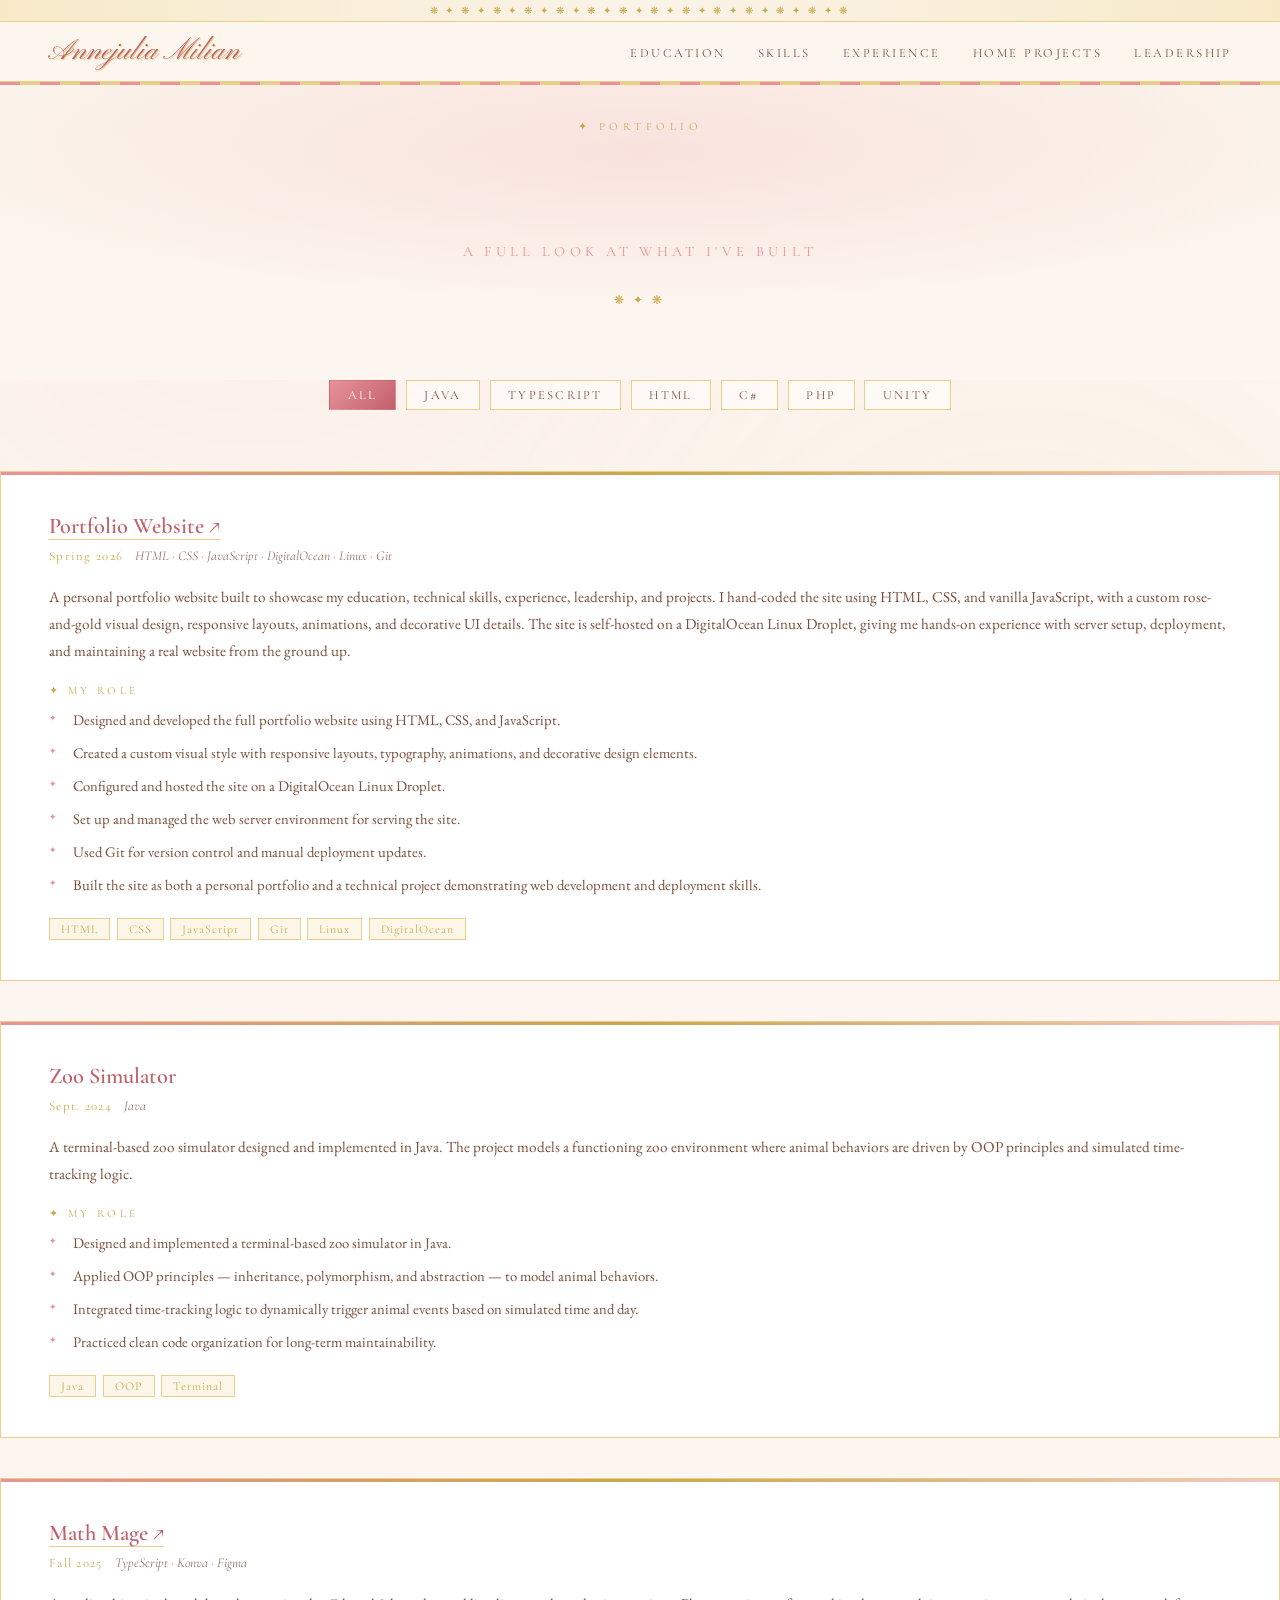
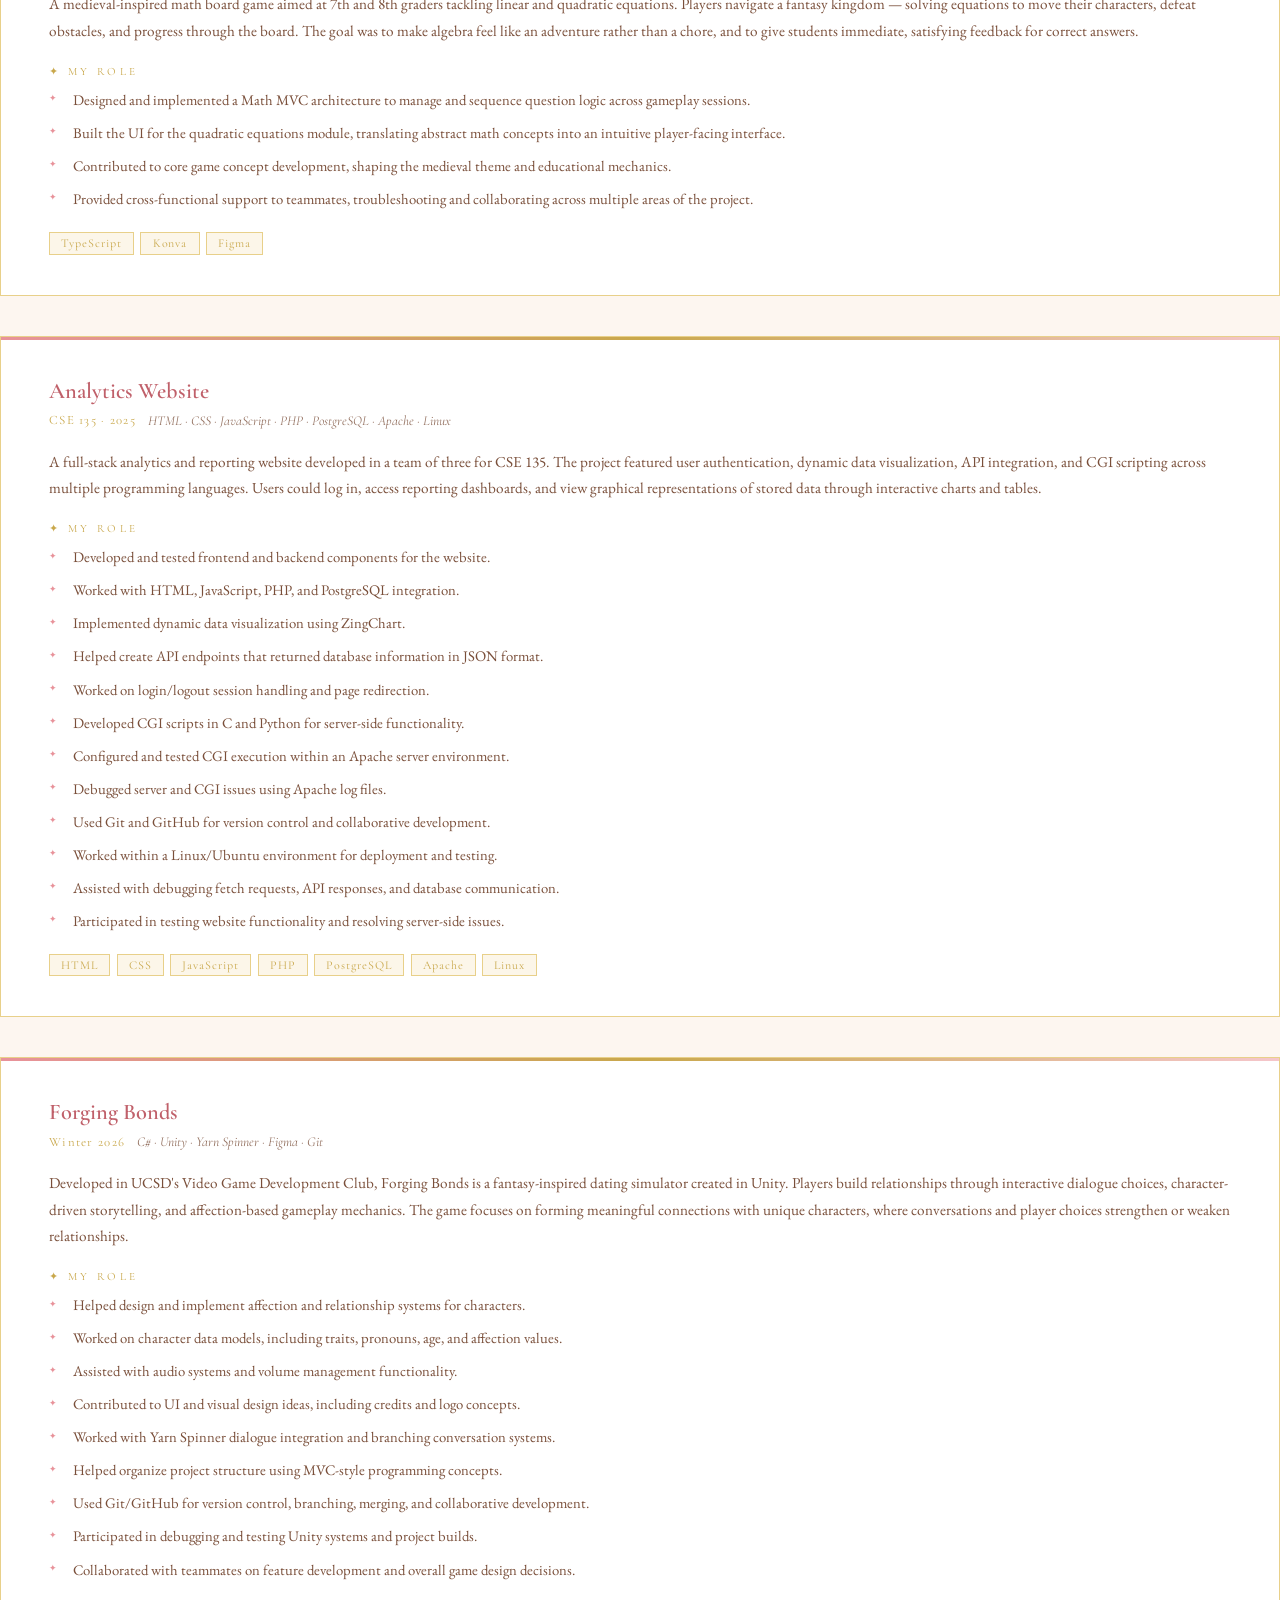
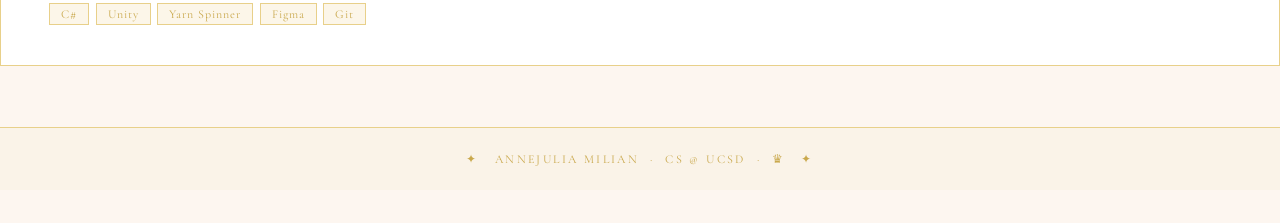
==== projects.html @ 1a1f1f32 "added projects page" ====
<!DOCTYPE html>
<html lang="en">
<head>
  <meta charset="UTF-8"/>
  <meta name="viewport" content="width=device-width, initial-scale=1.0"/>
  <title>Projects — Annejulia Milian</title>
  <meta name="description" content="Full project list for Annejulia Milian, CS student at UC San Diego."/>
  <link href="https://fonts.googleapis.com/css2?family=Cormorant+Garamond:ital,wght@0,300;0,400;0,600;1,300;1,400&family=EB+Garamond:ital,wght@0,400;1,400&family=Pinyon+Script&display=swap" rel="stylesheet"/>
  <link rel="stylesheet" href="./stylesheet.css"/>
  <link rel="icon" type="image/x-icon" href="./favicon.ico"/>
</head>
<body>

  <div class="pearl" aria-hidden="true"></div>
  <div class="pearl" aria-hidden="true"></div>
  <div class="pearl" aria-hidden="true"></div>
  <div class="pearl" aria-hidden="true"></div>
  <div class="pearl" aria-hidden="true"></div>
  <div class="pearl" aria-hidden="true"></div>
  <div class="pearl" aria-hidden="true"></div>
  <div class="pearl" aria-hidden="true"></div>

  <!-- NAVIGATION -->
  <header>
    <nav aria-label="Primary navigation">
      <a href="./index.html" class="nav-logo">Annejulia Milian</a>

      <button class="nav-toggle" aria-controls="nav-menu" aria-expanded="false" aria-label="Open navigation menu">
        <span aria-hidden="true"></span>
        <span aria-hidden="true"></span>
        <span aria-hidden="true"></span>
      </button>

      <ul class="nav-links" id="nav-menu" role="list">
        <li><a href="./index.html#education">Education</a></li>
        <li><a href="./index.html#skills">Skills</a></li>
        <li><a href="./index.html#experience">Experience</a></li>
        <li><a href="./index.html#projects">Home Projects</a></li>
        <li><a href="./index.html#leadership">Leadership</a></li>
      </ul>
    </nav>
  </header>

  <main>

    <!-- PAGE HERO -->
    <section class="page-hero" aria-labelledby="page-title">
      <p class="section-label fade-up" aria-hidden="true">✦ Portfolio</p>
      <h1 class="section-title fade-up delay-1" id="page-title">All Projects</h1>
      <p class="hero-sub fade-up delay-2">A full look at what I've built</p>
      <div class="hero-divider fade-up delay-2" aria-hidden="true">
        <span class="divider-gem">❋ ✦ ❋</span>
      </div>
    </section>

    <!-- FILTER BAR -->
    <div class="filter-bar fade-up" aria-label="Filter projects by technology">
      <button class="filter-btn active" data-filter="all">All</button>
      <button class="filter-btn" data-filter="Java">Java</button>
      <button class="filter-btn" data-filter="TypeScript">TypeScript</button>
      <button class="filter-btn" data-filter="HTML">HTML</button>
      <button class="filter-btn" data-filter="C#">C#</button>
      <button class="filter-btn" data-filter="PHP">PHP</button>
      <button class="filter-btn" data-filter="Unity">Unity</button>
    </div>

    <!-- PROJECTS LIST -->
    <projects-list class="projects-page-main">

      <article class="proj-entry fade-up" data-tags="HTML CSS JavaScript Git Linux">
        <header class="proj-entry-header">
          <h2 class="proj-entry-title">
            <a href="https://annejulia.com" target="_blank" rel="noopener noreferrer">Portfolio Website ↗</a>
          </h2>
          <div class="proj-entry-meta">
            <span class="proj-entry-date"><time datetime="2026">Spring 2026</time></span>
            <span class="proj-entry-tech">HTML · CSS · JavaScript · DigitalOcean · Linux · Git</span>
          </div>
        </header>
        <p class="proj-entry-desc">A personal portfolio website built to showcase my education, technical skills, experience, leadership, and projects. I hand-coded the site using HTML, CSS, and vanilla JavaScript, with a custom rose-and-gold visual design, responsive layouts, animations, and decorative UI details. The site is self-hosted on a DigitalOcean Linux Droplet, giving me hands-on experience with server setup, deployment, and maintaining a real website from the ground up.</p>
        <p class="proj-entry-role-label" aria-hidden="true">✦ My Role</p>
        <ul class="proj-entry-bullets">
          <li>Designed and developed the full portfolio website using HTML, CSS, and JavaScript.</li>
          <li>Created a custom visual style with responsive layouts, typography, animations, and decorative design elements.</li>
          <li>Configured and hosted the site on a DigitalOcean Linux Droplet.</li>
          <li>Set up and managed the web server environment for serving the site.</li>
          <li>Used Git for version control and manual deployment updates.</li>
          <li>Built the site as both a personal portfolio and a technical project demonstrating web development and deployment skills.</li>
        </ul>
        <br>
        <ul class="proj-tags" role="list" aria-label="Technologies used">
          <li class="proj-tag">HTML</li>
          <li class="proj-tag">CSS</li>
          <li class="proj-tag">JavaScript</li>
          <li class="proj-tag">Git</li>
          <li class="proj-tag">Linux</li>
          <li class="proj-tag">DigitalOcean</li>
        </ul>
      </article>

      <article class="proj-entry fade-up" data-tags="Java OOP">
        <header class="proj-entry-header">
          <h2 class="proj-entry-title">Zoo Simulator</h2>
          <div class="proj-entry-meta">
            <span class="proj-entry-date"><time datetime="2024-09">Sept. 2024</time></span>
            <span class="proj-entry-tech">Java</span>
          </div>
        </header>
        <p class="proj-entry-desc">A terminal-based zoo simulator designed and implemented in Java. The project models a functioning zoo environment where animal behaviors are driven by OOP principles and simulated time-tracking logic.</p>
        <p class="proj-entry-role-label" aria-hidden="true">✦ My Role</p>
        <ul class="proj-entry-bullets">
          <li>Designed and implemented a terminal-based zoo simulator in Java.</li>
          <li>Applied OOP principles — inheritance, polymorphism, and abstraction — to model animal behaviors.</li>
          <li>Integrated time-tracking logic to dynamically trigger animal events based on simulated time and day.</li>
          <li>Practiced clean code organization for long-term maintainability.</li>
        </ul>
        <br>
        <ul class="proj-tags" role="list" aria-label="Technologies used">
          <li class="proj-tag">Java</li>
          <li class="proj-tag">OOP</li>
          <li class="proj-tag">Terminal</li>
        </ul>
      </article>

      <article class="proj-entry fade-up" data-tags="TypeScript Konva Figma">
        <header class="proj-entry-header">
          <h2 class="proj-entry-title">
            <a href="https://github.com/monbebe0319/cse-110-project-team-9" target="_blank" rel="noopener noreferrer">Math Mage ↗</a>
          </h2>
          <div class="proj-entry-meta">
            <span class="proj-entry-date"><time datetime="2025">Fall 2025</time></span>
            <span class="proj-entry-tech">TypeScript · Konva · Figma</span>
          </div>
        </header>
        <p class="proj-entry-desc">A medieval-inspired math board game aimed at 7th and 8th graders tackling linear and quadratic equations. Players navigate a fantasy kingdom — solving equations to move their characters, defeat obstacles, and progress through the board. The goal was to make algebra feel like an adventure rather than a chore, and to give students immediate, satisfying feedback for correct answers.</p>
        <p class="proj-entry-role-label" aria-hidden="true">✦ My Role</p>
        <ul class="proj-entry-bullets">
          <li>Designed and implemented a Math MVC architecture to manage and sequence question logic across gameplay sessions.</li>
          <li>Built the UI for the quadratic equations module, translating abstract math concepts into an intuitive player-facing interface.</li>
          <li>Contributed to core game concept development, shaping the medieval theme and educational mechanics.</li>
          <li>Provided cross-functional support to teammates, troubleshooting and collaborating across multiple areas of the project.</li>
        </ul>
        <br>
        <ul class="proj-tags" role="list" aria-label="Technologies used">
          <li class="proj-tag">TypeScript</li>
          <li class="proj-tag">Konva</li>
          <li class="proj-tag">Figma</li>
        </ul>
      </article>

      <article class="proj-entry fade-up" data-tags="HTML CSS JavaScript PHP PostgreSQL Linux">
        <header class="proj-entry-header">
          <h2 class="proj-entry-title">Analytics Website</h2>
          <div class="proj-entry-meta">
            <span class="proj-entry-date">CSE 135 · <time datetime="2025">2025</time></span>
            <span class="proj-entry-tech">HTML · CSS · JavaScript · PHP · PostgreSQL · Apache · Linux</span>
          </div>
        </header>
        <p class="proj-entry-desc">A full-stack analytics and reporting website developed in a team of three for CSE 135. The project featured user authentication, dynamic data visualization, API integration, and CGI scripting across multiple programming languages. Users could log in, access reporting dashboards, and view graphical representations of stored data through interactive charts and tables.</p>
        <p class="proj-entry-role-label" aria-hidden="true">✦ My Role</p>
        <ul class="proj-entry-bullets">
          <li>Developed and tested frontend and backend components for the website.</li>
          <li>Worked with HTML, JavaScript, PHP, and PostgreSQL integration.</li>
          <li>Implemented dynamic data visualization using ZingChart.</li>
          <li>Helped create API endpoints that returned database information in JSON format.</li>
          <li>Worked on login/logout session handling and page redirection.</li>
          <li>Developed CGI scripts in C and Python for server-side functionality.</li>
          <li>Configured and tested CGI execution within an Apache server environment.</li>
          <li>Debugged server and CGI issues using Apache log files.</li>
          <li>Used Git and GitHub for version control and collaborative development.</li>
          <li>Worked within a Linux/Ubuntu environment for deployment and testing.</li>
          <li>Assisted with debugging fetch requests, API responses, and database communication.</li>
          <li>Participated in testing website functionality and resolving server-side issues.</li>
        </ul>
        <br>
        <ul class="proj-tags" role="list" aria-label="Technologies used">
          <li class="proj-tag">HTML</li>
          <li class="proj-tag">CSS</li>
          <li class="proj-tag">JavaScript</li>
          <li class="proj-tag">PHP</li>
          <li class="proj-tag">PostgreSQL</li>
          <li class="proj-tag">Apache</li>
          <li class="proj-tag">Linux</li>
        </ul>
      </article>

      <article class="proj-entry fade-up" data-tags="C# Unity Figma Git">
        <header class="proj-entry-header">
          <h2 class="proj-entry-title">Forging Bonds</h2>
          <div class="proj-entry-meta">
            <span class="proj-entry-date"><time datetime="2026">Winter 2026</time></span>
            <span class="proj-entry-tech">C# · Unity · Yarn Spinner · Figma · Git</span>
          </div>
        </header>
        <p class="proj-entry-desc">Developed in UCSD's Video Game Development Club, Forging Bonds is a fantasy-inspired dating simulator created in Unity. Players build relationships through interactive dialogue choices, character-driven storytelling, and affection-based gameplay mechanics. The game focuses on forming meaningful connections with unique characters, where conversations and player choices strengthen or weaken relationships.</p>
        <p class="proj-entry-role-label" aria-hidden="true">✦ My Role</p>
        <ul class="proj-entry-bullets">
          <li>Helped design and implement affection and relationship systems for characters.</li>
          <li>Worked on character data models, including traits, pronouns, age, and affection values.</li>
          <li>Assisted with audio systems and volume management functionality.</li>
          <li>Contributed to UI and visual design ideas, including credits and logo concepts.</li>
          <li>Worked with Yarn Spinner dialogue integration and branching conversation systems.</li>
          <li>Helped organize project structure using MVC-style programming concepts.</li>
          <li>Used Git/GitHub for version control, branching, merging, and collaborative development.</li>
          <li>Participated in debugging and testing Unity systems and project builds.</li>
          <li>Collaborated with teammates on feature development and overall game design decisions.</li>
        </ul>
        <br>
        <ul class="proj-tags" role="list" aria-label="Technologies used">
          <li class="proj-tag">C#</li>
          <li class="proj-tag">Unity</li>
          <li class="proj-tag">Yarn Spinner</li>
          <li class="proj-tag">Figma</li>
          <li class="proj-tag">Git</li>
        </ul>
      </article>

    </projects-list>

    <!-- No results message (hidden by default) -->
    <p class="filter-empty" id="filter-empty" aria-live="polite" hidden>
      No projects match that filter. <button class="filter-reset-inline" data-filter="all">Show all ✦</button>
    </p>

  </main>

  <footer>
    <p>✦ &nbsp; Annejulia Milian &nbsp;·&nbsp; CS @ UCSD &nbsp;·&nbsp; ♛ &nbsp; ✦</p>
  </footer>

  <script>
    // ── Fade-up on scroll ──
    const observer = new IntersectionObserver((entries) => {
      entries.forEach(entry => {
        if (entry.isIntersecting) {
          entry.target.style.animationPlayState = 'running';
          observer.unobserve(entry.target);
        }
      });
    }, { threshold: 0.1 });

    document.querySelectorAll('.fade-up').forEach(el => observer.observe(el));

    // ── Mobile nav toggle ──
    const toggle = document.querySelector('.nav-toggle');
    const menu = document.getElementById('nav-menu');
    if (toggle && menu) {
      toggle.addEventListener('click', () => {
        const open = toggle.getAttribute('aria-expanded') === 'true';
        toggle.setAttribute('aria-expanded', String(!open));
        menu.classList.toggle('nav-open');
      });
      menu.querySelectorAll('a').forEach(link => {
        link.addEventListener('click', () => {
          toggle.setAttribute('aria-expanded', 'false');
          menu.classList.remove('nav-open');
        });
      });
    }

    // ── Tag filter ──
    const filterBtns = document.querySelectorAll('.filter-btn, .filter-reset-inline');
    const entries = document.querySelectorAll('.proj-entry');
    const emptyMsg = document.getElementById('filter-empty');

    function applyFilter(tag) {
      let visible = 0;
      entries.forEach(entry => {
        const tags = entry.dataset.tags || '';
        const show = tag === 'all' || tags.split(' ').includes(tag);
        entry.style.display = show ? '' : 'none';
        if (show) visible++;
      });
      emptyMsg.hidden = visible > 0;

      // Update active button state
      document.querySelectorAll('.filter-btn').forEach(btn => {
        btn.classList.toggle('active', btn.dataset.filter === tag);
      });
    }

    filterBtns.forEach(btn => {
      btn.addEventListener('click', () => applyFilter(btn.dataset.filter));
    });
  </script>
</body>
</html>
---- stylesheet.css ----
:root {
      --blush: #f5c6cb;
      --rose: #e8929a;
      --deep-rose: #c0606a;
      --cream: #fdf6f0;
      --ivory: #faf3e8;
      --gold: #c9a84c;
      --gold-light: #e8d08a;
      --champagne: #f7e9c8;
      --brown: #7a4f3a;
      --lace: rgba(255,255,255,0.6);
    }

    *, *::before, *::after { box-sizing: border-box; margin: 0; padding: 0; }
    html { scroll-behavior: smooth; }

    body {
      background-color: var(--cream);
      color: var(--brown);
      font-family: 'EB Garamond', serif;
      cursor: url("data:image/svg+xml,%3Csvg xmlns='http://www.w3.org/2000/svg' width='24' height='24'%3E%3Ccircle cx='12' cy='12' r='4' fill='%23e8929a' opacity='0.8'/%3E%3Ccircle cx='12' cy='12' r='7' stroke='%23c9a84c' stroke-width='1' fill='none'/%3E%3C/svg%3E") 12 12, auto;
      overflow-x: hidden;
    }

    body::before {
      content: '';
      position: fixed;
      inset: 0;
      background-image:
        radial-gradient(circle at 20% 20%, rgba(232,146,154,0.08) 0%, transparent 50%),
        radial-gradient(circle at 80% 80%, rgba(201,168,76,0.06) 0%, transparent 50%);
      pointer-events: none;
      z-index: 0;
    }

    body::after {
      content: '❋ ✦ ❋ ✦ ❋ ✦ ❋ ✦ ❋ ✦ ❋ ✦ ❋ ✦ ❋ ✦ ❋ ✦ ❋ ✦ ❋ ✦ ❋ ✦ ❋ ✦ ❋';
      position: fixed;
      top: 0; left: 0; right: 0;
      text-align: center;
      font-size: 0.6rem;
      color: var(--gold);
      letter-spacing: 0.3em;
      padding: 4px 0;
      background: linear-gradient(90deg, var(--champagne), var(--ivory), var(--champagne));
      border-bottom: 1px solid var(--gold-light);
      z-index: 200;
    }

    /* ── PEARLS ── */
    .pearl {
      position: fixed;
      border-radius: 50%;
      background: radial-gradient(circle at 35% 35%, #fff 0%, var(--blush) 40%, #d4a0a6 100%);
      box-shadow: inset -2px -2px 4px rgba(0,0,0,0.1), 0 2px 8px rgba(232,146,154,0.3);
      animation: float-pearl linear infinite;
      pointer-events: none;
      z-index: 1;
      opacity: 0;
    }
    .pearl:nth-child(1)  { width:12px; height:12px; left:5%;  animation-duration:18s; animation-delay:0s;  }
    .pearl:nth-child(2)  { width:8px;  height:8px;  left:15%; animation-duration:22s; animation-delay:3s;  }
    .pearl:nth-child(3)  { width:14px; height:14px; left:28%; animation-duration:16s; animation-delay:6s;  }
    .pearl:nth-child(4)  { width:6px;  height:6px;  left:42%; animation-duration:20s; animation-delay:1s;  }
    .pearl:nth-child(5)  { width:10px; height:10px; left:58%; animation-duration:24s; animation-delay:4s;  }
    .pearl:nth-child(6)  { width:16px; height:16px; left:68%; animation-duration:19s; animation-delay:8s;  }
    .pearl:nth-child(7)  { width:7px;  height:7px;  left:78%; animation-duration:21s; animation-delay:2s;  }
    .pearl:nth-child(8)  { width:11px; height:11px; left:88%; animation-duration:17s; animation-delay:5s;  }

    @keyframes float-pearl {
      0%   { bottom:-20px; opacity:0; transform:translateX(0); }
      10%  { opacity:0.7; }
      90%  { opacity:0.5; }
      100% { bottom:110vh; opacity:0; transform:translateX(25px); }
    }

    /* ── NAV ── */
    nav {
      position: fixed;
      top: 22px; left: 0; right: 0;
      height: 60px;
      display: flex;
      align-items: center;
      justify-content: space-between;
      padding: 0 3rem;
      background: rgba(253,246,240,0.95);
      border-bottom: 1px solid var(--gold-light);
      backdrop-filter: blur(10px);
      z-index: 100;
    }

    nav::after {
      content: '';
      position: absolute;
      bottom: -4px; left: 0; right: 0;
      height: 3px;
      background: repeating-linear-gradient(90deg,
        var(--rose) 0, var(--rose) 20px,
        var(--gold-light) 20px, var(--gold-light) 40px
      );
    }

    .nav-logo {
      font-family: 'Pinyon Script', cursive;
      font-size: 1.9rem;
      color: var(--deep-rose);
      text-decoration: none;
      text-shadow: 1px 1px 0 var(--gold-light);
    }

    .nav-links { display:flex; gap:2rem; list-style:none; }

    .nav-links a {
      font-family: 'Cormorant Garamond', serif;
      font-size: 0.78rem;
      letter-spacing: 0.2em;
      text-transform: uppercase;
      color: var(--brown);
      text-decoration: none;
      position: relative;
      transition: color 0.3s;
    }

    .nav-links a::after {
      content: '';
      position: absolute;
      bottom: -3px; left: 0; right: 0;
      height: 1px;
      background: var(--rose);
      transform: scaleX(0);
      transition: transform 0.3s;
    }

    .nav-links a:hover { color: var(--deep-rose); }
    .nav-links a:hover::after { transform: scaleX(1); }

    /* ── SECTIONS ── */
    section {
      position: relative;
      z-index: 2;
      padding: 110px 5vw 5rem;
    }

    section + section { border-top: 1px solid var(--gold-light); }

    .section-label {
      font-family: 'Cormorant Garamond', serif;
      font-size: 0.7rem;
      letter-spacing: 0.4em;
      text-transform: uppercase;
      color: var(--gold);
      margin-bottom: 0.75rem;
    }

    h2.section-title {
      font-family: 'Pinyon Script', cursive;
      font-size: clamp(2.2rem, 4vw, 3.8rem);
      color: var(--deep-rose);
      line-height: 1.1;
      margin-bottom: 2.5rem;
      text-shadow: 1px 1px 0 rgba(201,168,76,0.25);
    }

    .ornament {
      text-align: center;
      color: var(--gold);
      font-size: 1rem;
      letter-spacing: 0.5em;
      margin: 1.5rem 0;
      opacity: 0.6;
    }

    /* ── HERO ── */
    #hero {
      min-height: 100vh;
      display: flex;
      flex-direction: column;
      justify-content: center;
      align-items: center;
      text-align: center;
      background:
        radial-gradient(ellipse 80% 60% at 50% 40%, rgba(245,198,203,0.4) 0%, transparent 70%),
        linear-gradient(180deg, var(--ivory) 0%, var(--cream) 100%);
    }

    .crown { font-size: 2.8rem; animation: crown-sway 4s ease-in-out infinite; display:block; margin-bottom:0.4rem; }

    @keyframes crown-sway {
      0%,100% { transform: rotate(-3deg) translateY(0); }
      50%      { transform: rotate(3deg) translateY(-6px); }
    }

    .hero-pretitle {
      font-family: 'Cormorant Garamond', serif;
      font-size: 0.75rem;
      letter-spacing: 0.4em;
      text-transform: uppercase;
      color: var(--gold);
      margin-bottom: 0.8rem;
    }

    h1 {
      font-family: 'Pinyon Script', cursive;
      font-size: clamp(4rem, 10vw, 8.5rem);
      color: var(--deep-rose);
      line-height: 1;
      text-shadow: 2px 2px 0 var(--champagne), 4px 4px 0 rgba(201,168,76,0.2);
      animation: fadeUp 1.2s ease both;
    }

    .hero-sub {
      font-family: 'Cormorant Garamond', serif;
      font-size: 0.9rem;
      letter-spacing: 0.3em;
      color: var(--rose);
      text-transform: uppercase;
      margin: 0.4rem 0 1.5rem;
      animation: fadeUp 1.2s ease 0.2s both;
    }

    .hero-divider {
      display: flex; align-items: center; justify-content: center;
      gap: 1rem; margin: 0.5rem auto 1.5rem; max-width: 360px;
    }
    .hero-divider::before, .hero-divider::after {
      content: ''; flex:1; height:1px;
      background: linear-gradient(90deg, transparent, var(--gold), transparent);
    }
    .divider-gem { color: var(--gold); font-size: 0.75rem; letter-spacing: 0.3em; }

    .hero-contact {
      display: flex;
      flex-wrap: wrap;
      justify-content: center;
      gap: 1.2rem;
      margin: 1.25rem 0 2rem;
      animation: fadeUp 1.2s ease 0.4s both;
    }

    .hero-contact a {
      font-family: 'Cormorant Garamond', serif;
      font-size: 0.85rem;
      letter-spacing: 0.08em;
      color: var(--brown);
      text-decoration: none;
      border-bottom: 1px solid var(--gold-light);
      padding-bottom: 1px;
      transition: color 0.2s, border-color 0.2s;
    }
    .hero-contact a:hover { color: var(--deep-rose); border-color: var(--rose); }

    .nav-cta-row {
      display: flex; gap: 1rem; flex-wrap: wrap; justify-content: center;
      animation: fadeUp 1.2s ease 0.5s both;
    }

    .btn {
      display: inline-block;
      padding: 0.75rem 2rem;
      font-family: 'Cormorant Garamond', serif;
      font-size: 0.8rem;
      letter-spacing: 0.2em;
      text-transform: uppercase;
      text-decoration: none;
      transition: transform 0.2s, box-shadow 0.2s;
      position: relative;
    }

    .btn-filled {
      background: linear-gradient(135deg, var(--rose), var(--deep-rose));
      color: white;
      box-shadow: 0 4px 18px rgba(192,96,106,0.3);
    }
    .btn-filled::before { content:''; position:absolute; inset:2px; border:1px solid rgba(255,255,255,0.3); }
    .btn-filled:hover { transform:translateY(-2px); box-shadow:0 8px 24px rgba(192,96,106,0.4); }

    .btn-outline {
      border: 1px solid var(--gold);
      color: var(--brown);
      background: rgba(255,255,255,0.4);
    }
    .btn-outline:hover { background: var(--champagne); transform:translateY(-2px); }

    /* ── EDUCATION ── */
    #education {
      background: linear-gradient(180deg, var(--cream) 0%, var(--champagne) 100%);
    }

    .edu-card {
      max-width: 800px;
      margin: 0 auto;
      background: white;
      border: 1px solid var(--gold-light);
      padding: 2.5rem 3rem;
      position: relative;
    }

    .edu-card::before {
      content: '';
      position: absolute;
      top: 0; left: 0; right: 0;
      height: 4px;
      background: linear-gradient(90deg, var(--rose), var(--gold), var(--rose));
    }

    .corner { position:absolute; color:var(--gold); font-size:1.1rem; }
    .corner.tl { top:-6px; left:-6px; }
    .corner.tr { top:-6px; right:-6px; }
    .corner.bl { bottom:-6px; left:-6px; }
    .corner.br { bottom:-6px; right:-6px; }

    .edu-school {
      font-family: 'Cormorant Garamond', serif;
      font-size: 1.5rem;
      font-weight: 600;
      color: var(--deep-rose);
      margin-bottom: 0.25rem;
    }

    .edu-degree {
      font-family: 'Cormorant Garamond', serif;
      font-style: italic;
      font-size: 1.1rem;
      color: var(--brown);
      margin-bottom: 0.5rem;
    }

    .edu-meta {
      display: flex;
      gap: 2rem;
      margin: 0.75rem 0 1.25rem;
      flex-wrap: wrap;
    }

    .meta-pill {
      display: flex;
      align-items: center;
      gap: 0.4rem;
      font-family: 'Cormorant Garamond', serif;
      font-size: 0.8rem;
      letter-spacing: 0.1em;
      color: var(--gold);
      border: 1px solid var(--gold-light);
      padding: 0.25rem 0.9rem;
      background: rgba(247,233,200,0.4);
    }

    .courses-label {
      font-family: 'Cormorant Garamond', serif;
      font-size: 0.7rem;
      letter-spacing: 0.3em;
      text-transform: uppercase;
      color: var(--gold);
      margin-bottom: 0.75rem;
    }

    .course-tags {
      display: flex;
      flex-wrap: wrap;
      gap: 0.5rem;
    }

    .course-tag {
      padding: 0.3rem 0.85rem;
      border: 1px solid var(--blush);
      background: rgba(245,198,203,0.15);
      font-family: 'Cormorant Garamond', serif;
      font-size: 0.8rem;
      color: var(--deep-rose);
      letter-spacing: 0.05em;
    }

    /* ── SKILLS ── */
    #skills {
      background: var(--ivory);
    }

    .skills-grid {
      display: grid;
      grid-template-columns: 1fr 1fr;
      gap: 2rem;
      max-width: 800px;
      margin: 0 auto;
    }

    .skill-card {
      background: white;
      border: 1px solid var(--gold-light);
      padding: 2rem;
      position: relative;
      transition: transform 0.3s;
    }

    .skill-card:hover { transform: translateY(-4px); }

    .skill-card::before {
      content: '';
      position: absolute;
      top: 0; left: 0; right: 0;
      height: 3px;
      background: linear-gradient(90deg, var(--rose), var(--gold));
    }

    .skill-card-title {
      font-family: 'Cormorant Garamond', serif;
      font-size: 0.7rem;
      letter-spacing: 0.3em;
      text-transform: uppercase;
      color: var(--gold);
      margin-bottom: 1rem;
    }

    .skill-list {
      display: flex;
      flex-wrap: wrap;
      gap: 0.5rem;
    }

    .skill-badge {
      padding: 0.3rem 0.85rem;
      font-family: 'Cormorant Garamond', serif;
      font-size: 0.85rem;
      color: var(--brown);
      border: 1px solid var(--rose);
      background: rgba(245,198,203,0.12);
      transition: background 0.2s, color 0.2s;
    }

    .skill-badge:hover {
      background: var(--rose);
      color: white;
    }

    /* ── EXPERIENCE ── */
    #experience {
      background: linear-gradient(180deg, var(--champagne) 0%, var(--cream) 100%);
    }

    .exp-list {
      max-width: 800px;
      margin: 0 auto;
      display: flex;
      flex-direction: column;
      gap: 1.75rem;
    }

    .exp-card {
      background: white;
      border: 1px solid var(--gold-light);
      padding: 2rem 2.5rem;
      position: relative;
      transition: box-shadow 0.3s;
    }

    .exp-card:hover {
      box-shadow: 0 8px 32px rgba(232,146,154,0.15);
    }

    .exp-card::before {
      content: '';
      position: absolute;
      left: 0; top: 0; bottom: 0;
      width: 4px;
      background: linear-gradient(180deg, var(--rose), var(--gold));
    }

    .exp-header {
      display: flex;
      justify-content: space-between;
      align-items: flex-start;
      flex-wrap: wrap;
      gap: 0.5rem;
      margin-bottom: 0.4rem;
    }

    .exp-role {
      font-family: 'Cormorant Garamond', serif;
      font-size: 1.15rem;
      font-weight: 600;
      color: var(--deep-rose);
    }

    .exp-date {
      font-family: 'Cormorant Garamond', serif;
      font-size: 0.8rem;
      letter-spacing: 0.1em;
      color: var(--gold);
      white-space: nowrap;
    }

    .exp-company {
      font-family: 'Cormorant Garamond', serif;
      font-style: italic;
      font-size: 0.95rem;
      color: var(--brown);
      margin-bottom: 1rem;
      opacity: 0.8;
    }

    .exp-bullets {
      list-style: none;
      display: flex;
      flex-direction: column;
      gap: 0.5rem;
    }

    .exp-bullets li {
      font-size: 0.95rem;
      line-height: 1.7;
      padding-left: 1.5rem;
      position: relative;
      color: var(--brown);
    }

    .exp-bullets li::before {
      content: '✦';
      position: absolute;
      left: 0;
      color: var(--rose);
      font-size: 0.6rem;
      top: 0.45em;
    }

    /* ── PROJECTS ── */
    #projects {
      background: var(--ivory);
    }

    .proj-grid {
      display: grid;
      grid-template-columns: 1fr 1fr;
      gap: 2rem;
      max-width: 860px;
      margin: 0 auto;
    }

    .proj-card {
      background: white;
      border: 1px solid var(--gold-light);
      padding: 2rem;
      position: relative;
      transition: transform 0.3s, box-shadow 0.3s;
    }

    .proj-card:hover {
      transform: translateY(-5px);
      box-shadow: 0 12px 36px rgba(192,96,106,0.15);
    }

    .proj-card::before {
      content: '';
      position: absolute;
      top: 0; left: 0; right: 0;
      height: 3px;
      background: linear-gradient(90deg, var(--rose), var(--gold), var(--blush));
    }

    .proj-icon { font-size: 2rem; margin-bottom: 0.75rem; display: block; }

    .proj-title {
      font-family: 'Cormorant Garamond', serif;
      font-size: 1.2rem;
      font-weight: 600;
      color: var(--deep-rose);
      margin-bottom: 0.25rem;
    }

    .proj-date {
      font-family: 'Cormorant Garamond', serif;
      font-size: 0.75rem;
      letter-spacing: 0.1em;
      color: var(--gold);
      margin-bottom: 0.85rem;
    }

    .proj-bullets {
      list-style: none;
      display: flex;
      flex-direction: column;
      gap: 0.45rem;
      margin-bottom: 1.25rem;
    }

    .proj-bullets li {
      font-size: 0.88rem;
      line-height: 1.65;
      padding-left: 1.2rem;
      position: relative;
      color: var(--brown);
    }

    .proj-bullets li::before {
      content: '✦';
      position: absolute;
      left: 0;
      color: var(--rose);
      font-size: 0.55rem;
      top: 0.45em;
    }

    .proj-tags {
      display: flex;
      flex-wrap: wrap;
      gap: 0.4rem;
    }

    .proj-tag {
      padding: 0.2rem 0.7rem;
      border: 1px solid var(--gold-light);
      background: rgba(247,233,200,0.4);
      font-family: 'Cormorant Garamond', serif;
      font-size: 0.75rem;
      letter-spacing: 0.08em;
      color: var(--gold);
    }

    /* ── LEADERSHIP ── */
    #leadership {
      background: linear-gradient(180deg, var(--cream) 0%, var(--blush) 60%, var(--cream) 100%);
    }

    .lead-grid {
      display: grid;
      grid-template-columns: 1fr 1fr;
      gap: 2rem;
      max-width: 800px;
      margin: 0 auto;
    }

    .lead-card {
      background: white;
      border: 1px solid var(--gold-light);
      padding: 2rem;
      text-align: center;
      position: relative;
      transition: transform 0.3s;
    }

    .lead-card:hover { transform: translateY(-4px); }

    .lead-card::before {
      content: '';
      position: absolute;
      top: 0; left: 0; right: 0;
      height: 3px;
      background: linear-gradient(90deg, var(--rose), var(--gold), var(--rose));
    }

    .lead-icon { font-size: 2.2rem; margin-bottom: 0.75rem; display: block; }

    .lead-org {
      font-family: 'Cormorant Garamond', serif;
      font-size: 1.05rem;
      font-weight: 600;
      color: var(--deep-rose);
      margin-bottom: 0.2rem;
    }

    .lead-school {
      font-family: 'Cormorant Garamond', serif;
      font-style: italic;
      font-size: 0.85rem;
      color: var(--brown);
      opacity: 0.75;
      margin-bottom: 0.5rem;
    }

    .lead-role {
      font-family: 'Cormorant Garamond', serif;
      font-size: 0.75rem;
      letter-spacing: 0.2em;
      text-transform: uppercase;
      color: var(--gold);
    }

    /* ── FOOTER ── */
    footer {
      position: relative;
      z-index: 2;
      background: var(--ivory);
      border-top: 1px solid var(--gold-light);
      text-align: center;
      padding: 1.5rem;
    }

    footer p {
      font-family: 'Cormorant Garamond', serif;
      font-size: 0.75rem;
      letter-spacing: 0.2em;
      color: var(--gold);
      text-transform: uppercase;
    }

    /* ── ANIMATIONS ── */
    @keyframes fadeUp {
      from { opacity:0; transform:translateY(24px); }
      to   { opacity:1; transform:translateY(0); }
    }

    .fade-up { opacity:0; animation: fadeUp 0.8s ease forwards; animation-play-state: paused; }
    .delay-1 { animation-delay: 0.15s; }
    .delay-2 { animation-delay: 0.3s; }
    .delay-3 { animation-delay: 0.45s; }
    /* ── VISUALLY HIDDEN (accessible labels) ── */
    .visually-hidden {
      position: absolute;
      width: 1px; height: 1px;
      padding: 0; margin: -1px;
      overflow: hidden;
      clip: rect(0,0,0,0);
      white-space: nowrap;
      border: 0;
    }

    /* ── edu-meta / course-tags as lists ── */
    .edu-meta {
      list-style: none;
      display: flex;
      gap: 2rem;
      margin: 0.75rem 0 1.25rem;
      flex-wrap: wrap;
      padding: 0;
    }

    .course-tags {
      list-style: none;
      display: flex;
      flex-wrap: wrap;
      gap: 0.5rem;
      padding: 0;
    }

    .proj-tags {
      list-style: none;
      display: flex;
      flex-wrap: wrap;
      gap: 0.4rem;
      padding: 0;
    }

    .skill-list {
      list-style: none;
      display: flex;
      flex-wrap: wrap;
      gap: 0.5rem;
      padding: 0;
    }

    /* ── NAV HIGHLIGHT LINK ── */
    .nav-link-highlight {
      color: var(--deep-rose) !important;
      font-weight: 600;
    }

    /* ── PROJECTS CTA ROW ── */
    .proj-more-cta {
      text-align: center;
      margin-top: 2.5rem;
    }

    /* ── MOBILE NAV TOGGLE ── */
    .nav-toggle {
      display: none;
      flex-direction: column;
      justify-content: center;
      gap: 5px;
      background: none;
      border: none;
      cursor: pointer;
      padding: 4px;
    }

    .nav-toggle span {
      display: block;
      width: 22px;
      height: 1.5px;
      background: var(--deep-rose);
      transition: transform 0.3s, opacity 0.3s;
    }

    /* ── PROJECTS.HTML PAGE STYLES ── */

    /* Page-level hero banner for projects.html */
    .page-hero {
      min-height: 38vh;
      display: flex;
      flex-direction: column;
      justify-content: center;
      align-items: center;
      text-align: center;
      padding: 120px 5vw 3rem;
      background:
        radial-gradient(ellipse 80% 60% at 50% 40%, rgba(245,198,203,0.4) 0%, transparent 70%),
        linear-gradient(180deg, var(--ivory) 0%, var(--cream) 100%);
      position: relative;
      z-index: 2;
    }

    .page-hero h1 {
      font-size: clamp(3rem, 7vw, 6rem);
      animation: none; /* handled by fade-up if needed */
    }

    .page-hero .hero-sub {
      margin-top: 0.5rem;
    }

    /* Back navigation link */
    .back-link {
      display: inline-flex;
      align-items: center;
      gap: 0.4rem;
      font-family: 'Cormorant Garamond', serif;
      font-size: 0.8rem;
      letter-spacing: 0.2em;
      text-transform: uppercase;
      color: var(--brown);
      text-decoration: none;
      border-bottom: 1px solid var(--gold-light);
      padding-bottom: 1px;
      transition: color 0.2s, border-color 0.2s;
      margin-top: 1.5rem;
    }

    .back-link:hover { color: var(--deep-rose); border-color: var(--rose); }

    /* Projects page main content area */
    .projects-page-main {
      position: relative;
      z-index: 2;
      padding: 3rem 5vw 6rem;
      max-width: 900px;
      margin: 0 auto;
    }

    /* Individual project entry on projects.html */
    .proj-entry {
      background: white;
      border: 1px solid var(--gold-light);
      padding: 2.5rem 3rem;
      margin-bottom: 2.5rem;
      position: relative;
      transition: box-shadow 0.3s;
    }

    .proj-entry:hover {
      box-shadow: 0 8px 32px rgba(232,146,154,0.15);
    }

    .proj-entry::before {
      content: '';
      position: absolute;
      top: 0; left: 0; right: 0;
      height: 3px;
      background: linear-gradient(90deg, var(--rose), var(--gold), var(--blush));
    }

    .proj-entry-header {
      margin-bottom: 1.25rem;
    }

    .proj-entry-title {
      font-family: 'Cormorant Garamond', serif;
      font-size: 1.4rem;
      font-weight: 600;
      color: var(--deep-rose);
      margin-bottom: 0.3rem;
    }

    .proj-entry-title a {
      color: inherit;
      text-decoration: none;
      border-bottom: 1px solid var(--gold-light);
      transition: border-color 0.2s, color 0.2s;
    }

    .proj-entry-title a:hover {
      color: var(--rose);
      border-color: var(--rose);
    }

    .proj-entry-meta {
      display: flex;
      flex-wrap: wrap;
      gap: 0.75rem;
      align-items: center;
      margin-top: 0.5rem;
    }

    .proj-entry-date {
      font-family: 'Cormorant Garamond', serif;
      font-size: 0.8rem;
      letter-spacing: 0.1em;
      color: var(--gold);
    }

    .proj-entry-tech {
      font-family: 'Cormorant Garamond', serif;
      font-style: italic;
      font-size: 0.85rem;
      color: var(--brown);
      opacity: 0.8;
    }

    .proj-entry-desc {
      font-size: 0.95rem;
      line-height: 1.75;
      color: var(--brown);
      margin-bottom: 1.25rem;
    }

    .proj-entry-role-label {
      font-family: 'Cormorant Garamond', serif;
      font-size: 0.7rem;
      letter-spacing: 0.3em;
      text-transform: uppercase;
      color: var(--gold);
      margin-bottom: 0.6rem;
    }

    .proj-entry-bullets {
      list-style: none;
      padding: 0;
      display: flex;
      flex-direction: column;
      gap: 0.5rem;
    }

    .proj-entry-bullets li {
      font-size: 0.92rem;
      line-height: 1.7;
      padding-left: 1.5rem;
      position: relative;
      color: var(--brown);
    }

    .proj-entry-bullets li::before {
      content: '✦';
      position: absolute;
      left: 0;
      color: var(--rose);
      font-size: 0.55rem;
      top: 0.48em;
    }

    .proj-entry hr {
      display: none; /* replaced by card spacing */
    }

    /* Nav for projects.html (same as main nav but with back link) */
    .projects-nav-back {
      font-family: 'Cormorant Garamond', serif;
      font-size: 0.78rem;
      letter-spacing: 0.2em;
      text-transform: uppercase;
      color: var(--brown);
      text-decoration: none;
      transition: color 0.3s;
    }
    .projects-nav-back:hover { color: var(--deep-rose); }

    /* ── RESPONSIVE ── */
    @media (max-width: 700px) {
      .nav-toggle { display: flex; }

      .nav-links {
        display: none;
        flex-direction: column;
        position: absolute;
        top: 100%;
        left: 0; right: 0;
        background: rgba(253,246,240,0.98);
        border-bottom: 1px solid var(--gold-light);
        padding: 1.25rem 2rem 1.5rem;
        gap: 1rem;
        z-index: 99;
      }

      .nav-links.nav-open { display: flex; }

      .skills-grid,
      .proj-grid,
      .lead-grid {
        grid-template-columns: 1fr;
      }

      section { padding: 90px 1.25rem 3rem; }

      .edu-card { padding: 1.75rem 1.5rem; }

      .exp-card { padding: 1.5rem 1.5rem; }

      .proj-entry { padding: 1.75rem 1.5rem; }

      .exp-header { flex-direction: column; gap: 0.2rem; }

      .projects-page-main { padding: 2rem 1.25rem 4rem; }
    }

    /* ── REDUCED MOTION ── */
    @media (prefers-reduced-motion: reduce) {
      *, *::before, *::after {
        animation-duration: 0.01ms !important;
        animation-iteration-count: 1 !important;
        transition-duration: 0.01ms !important;
      }

      .fade-up {
        opacity: 1 !important;
        animation: none !important;
      }

      .pearl { display: none; }
    }

    /* ── PRINT ── */
    @media print {
      nav, header, footer, .pearl, body::before, body::after,
      .nav-cta-row, .proj-more-cta, .ornament { display: none !important; }

      body { background: white; color: black; font-size: 11pt; }

      section { padding: 1rem 0; border-top: 1px solid #ccc; }

      a { color: black; text-decoration: underline; }

      .edu-card, .exp-card, .proj-card, .lead-card, .skill-card, .proj-entry {
        border: 1px solid #ccc;
        box-shadow: none;
        page-break-inside: avoid;
      }
    }

    /* ── FILTER BAR (projects.html) ── */
    .filter-bar {
      display: flex;
      flex-wrap: wrap;
      gap: 0.6rem;
      justify-content: center;
      padding: 0 5vw 2.5rem;
      position: relative;
      z-index: 2;
    }

    .filter-btn {
      font-family: 'Cormorant Garamond', serif;
      font-size: 0.78rem;
      letter-spacing: 0.18em;
      text-transform: uppercase;
      color: var(--brown);
      background: rgba(255,255,255,0.5);
      border: 1px solid var(--gold-light);
      padding: 0.4rem 1.1rem;
      cursor: pointer;
      transition: background 0.2s, color 0.2s, border-color 0.2s;
    }

    .filter-btn:hover {
      background: var(--champagne);
      border-color: var(--gold);
      color: var(--deep-rose);
    }

    .filter-btn.active {
      background: linear-gradient(135deg, var(--rose), var(--deep-rose));
      color: white;
      border-color: transparent;
    }

    /* ── FILTER EMPTY MESSAGE ── */
    .filter-empty {
      text-align: center;
      font-family: 'Cormorant Garamond', serif;
      font-style: italic;
      font-size: 1rem;
      color: var(--brown);
      opacity: 0.7;
      padding: 2rem 5vw 4rem;
      position: relative;
      z-index: 2;
    }

    .filter-reset-inline {
      background: none;
      border: none;
      border-bottom: 1px solid var(--gold-light);
      font-family: 'Cormorant Garamond', serif;
      font-style: italic;
      font-size: 1rem;
      color: var(--deep-rose);
      cursor: pointer;
      padding: 0;
      transition: border-color 0.2s;
    }

    .filter-reset-inline:hover { border-color: var(--rose); }
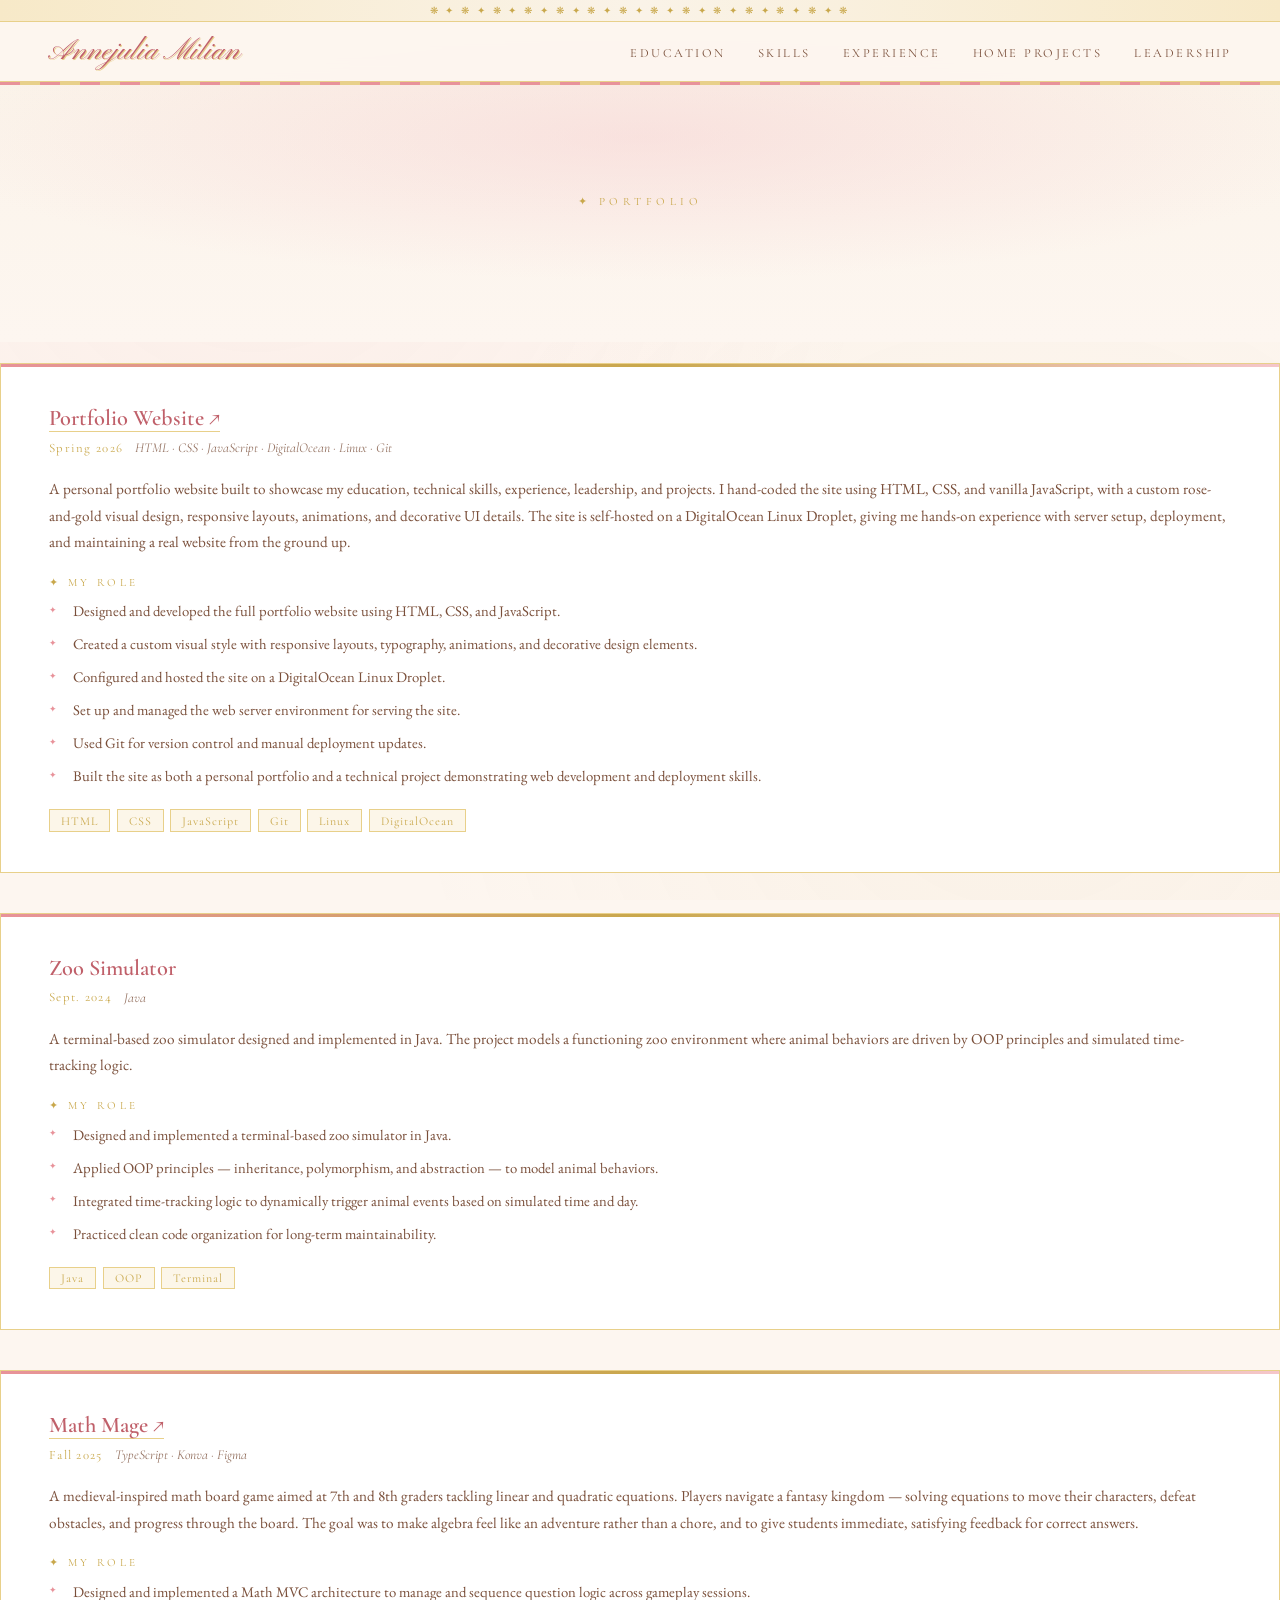
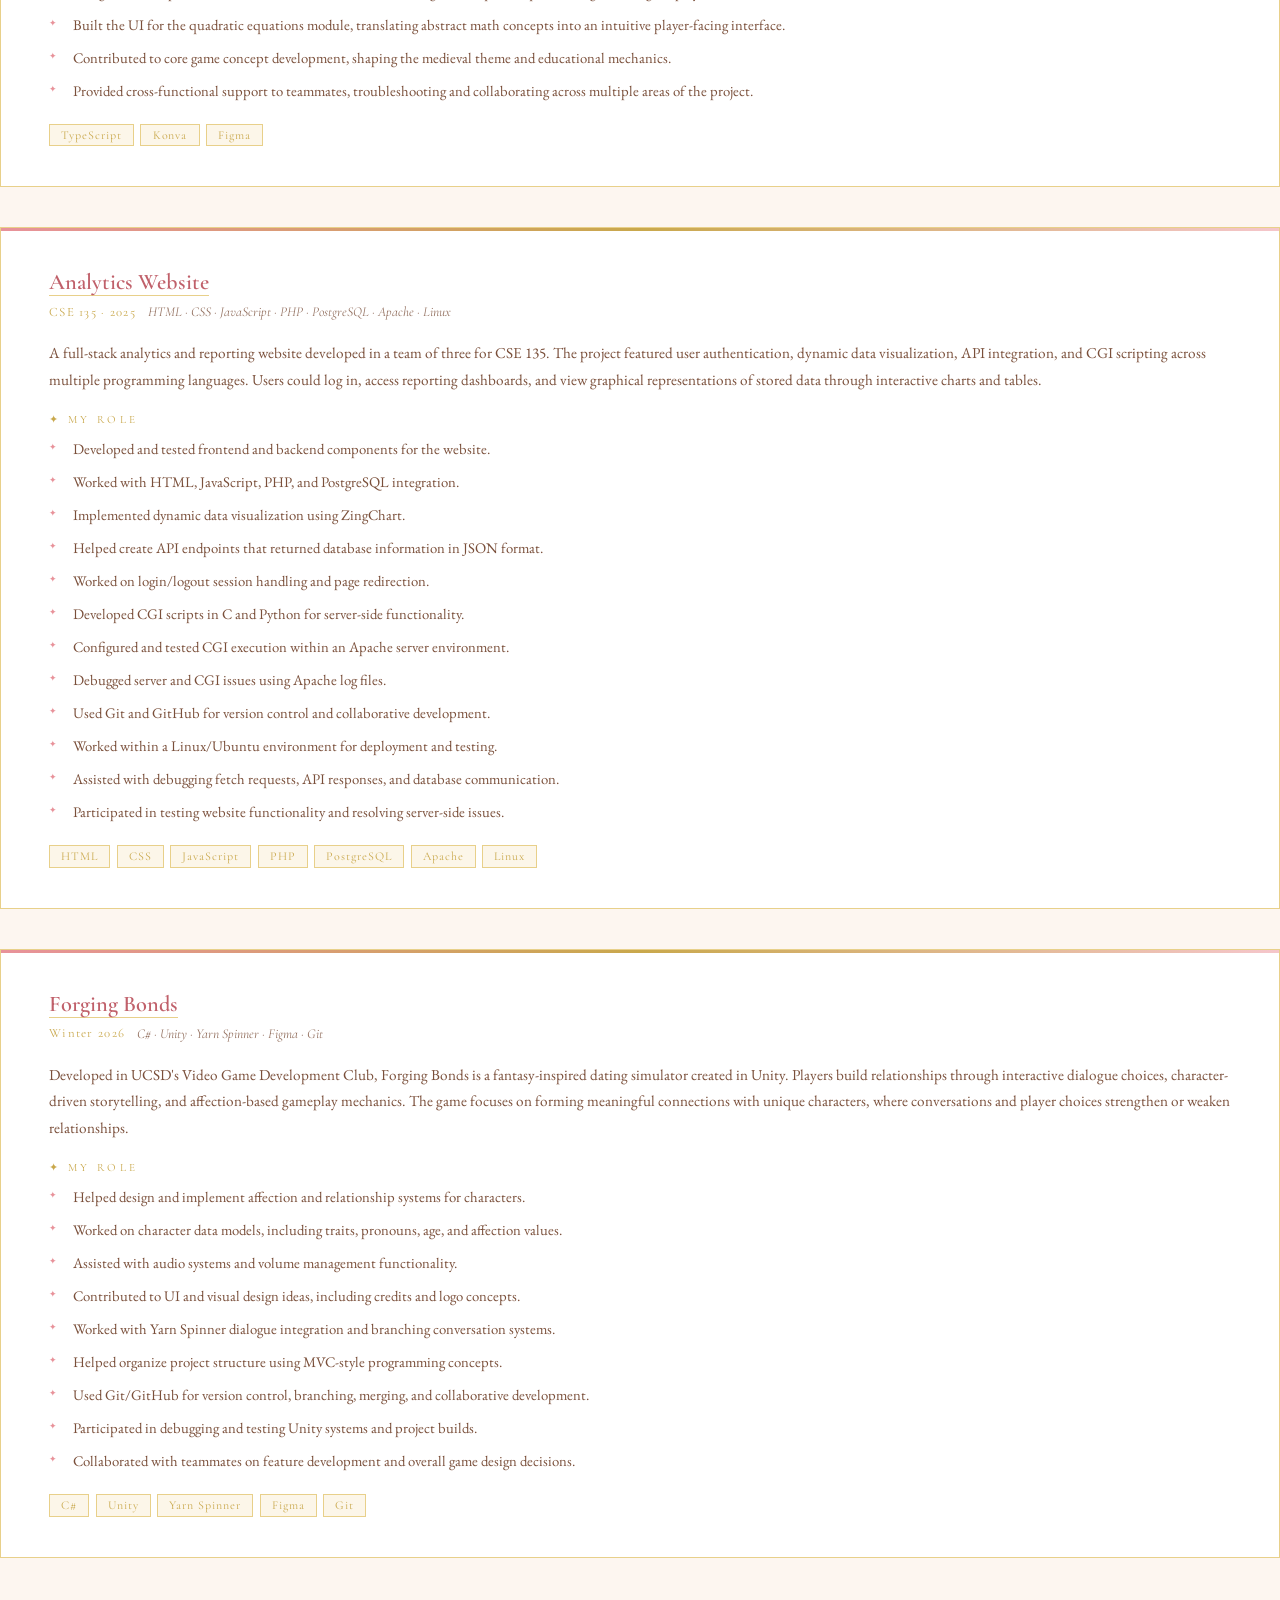
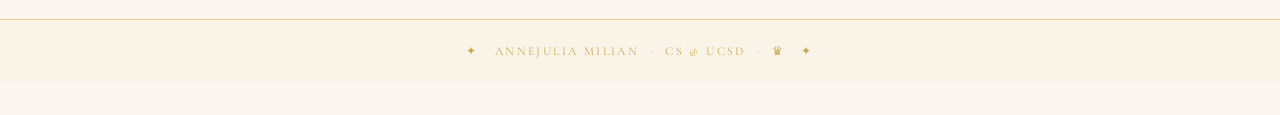
==== commit 122dce77: "added link to proj4" ====
--- a/projects.html
+++ b/projects.html
@@ -10,17 +10,6 @@
   <link rel="icon" type="image/x-icon" href="./favicon.ico"/>
 </head>
 <body>
-
-  <div class="pearl" aria-hidden="true"></div>
-  <div class="pearl" aria-hidden="true"></div>
-  <div class="pearl" aria-hidden="true"></div>
-  <div class="pearl" aria-hidden="true"></div>
-  <div class="pearl" aria-hidden="true"></div>
-  <div class="pearl" aria-hidden="true"></div>
-  <div class="pearl" aria-hidden="true"></div>
-  <div class="pearl" aria-hidden="true"></div>
-
-  <!-- NAVIGATION -->
   <header>
     <nav aria-label="Primary navigation">
       <a href="./index.html" class="nav-logo">Annejulia Milian</a>
@@ -46,25 +35,8 @@
     <!-- PAGE HERO -->
     <section class="page-hero" aria-labelledby="page-title">
       <p class="section-label fade-up" aria-hidden="true">✦ Portfolio</p>
-      <h1 class="section-title fade-up delay-1" id="page-title">All Projects</h1>
-      <p class="hero-sub fade-up delay-2">A full look at what I've built</p>
-      <div class="hero-divider fade-up delay-2" aria-hidden="true">
-        <span class="divider-gem">❋ ✦ ❋</span>
       </div>
     </section>
-
-    <!-- FILTER BAR -->
-    <div class="filter-bar fade-up" aria-label="Filter projects by technology">
-      <button class="filter-btn active" data-filter="all">All</button>
-      <button class="filter-btn" data-filter="Java">Java</button>
-      <button class="filter-btn" data-filter="TypeScript">TypeScript</button>
-      <button class="filter-btn" data-filter="HTML">HTML</button>
-      <button class="filter-btn" data-filter="C#">C#</button>
-      <button class="filter-btn" data-filter="PHP">PHP</button>
-      <button class="filter-btn" data-filter="Unity">Unity</button>
-    </div>
-
-    <!-- PROJECTS LIST -->
     <projects-list class="projects-page-main">
 
       <article class="proj-entry fade-up" data-tags="HTML CSS JavaScript Git Linux">
@@ -150,7 +122,7 @@
 
       <article class="proj-entry fade-up" data-tags="HTML CSS JavaScript PHP PostgreSQL Linux">
         <header class="proj-entry-header">
-          <h2 class="proj-entry-title">Analytics Website</h2>
+          <h2 class="proj-entry-title"><a href="https://github.com/monbebe0319/cse135-website" target="_blank" rel="noopener noreferrer">Analytics Website</a></h2>
           <div class="proj-entry-meta">
             <span class="proj-entry-date">CSE 135 · <time datetime="2025">2025</time></span>
             <span class="proj-entry-tech">HTML · CSS · JavaScript · PHP · PostgreSQL · Apache · Linux</span>
@@ -186,7 +158,7 @@
 
       <article class="proj-entry fade-up" data-tags="C# Unity Figma Git">
         <header class="proj-entry-header">
-          <h2 class="proj-entry-title">Forging Bonds</h2>
+          <h2 class="proj-entry-title"><a href="https://atwistedjoke.itch.io/forging-bonds-vgdc" target="_blank" rel="noopener noreferrer">Forging Bonds</a></h2>
           <div class="proj-entry-meta">
             <span class="proj-entry-date"><time datetime="2026">Winter 2026</time></span>
             <span class="proj-entry-tech">C# · Unity · Yarn Spinner · Figma · Git</span>
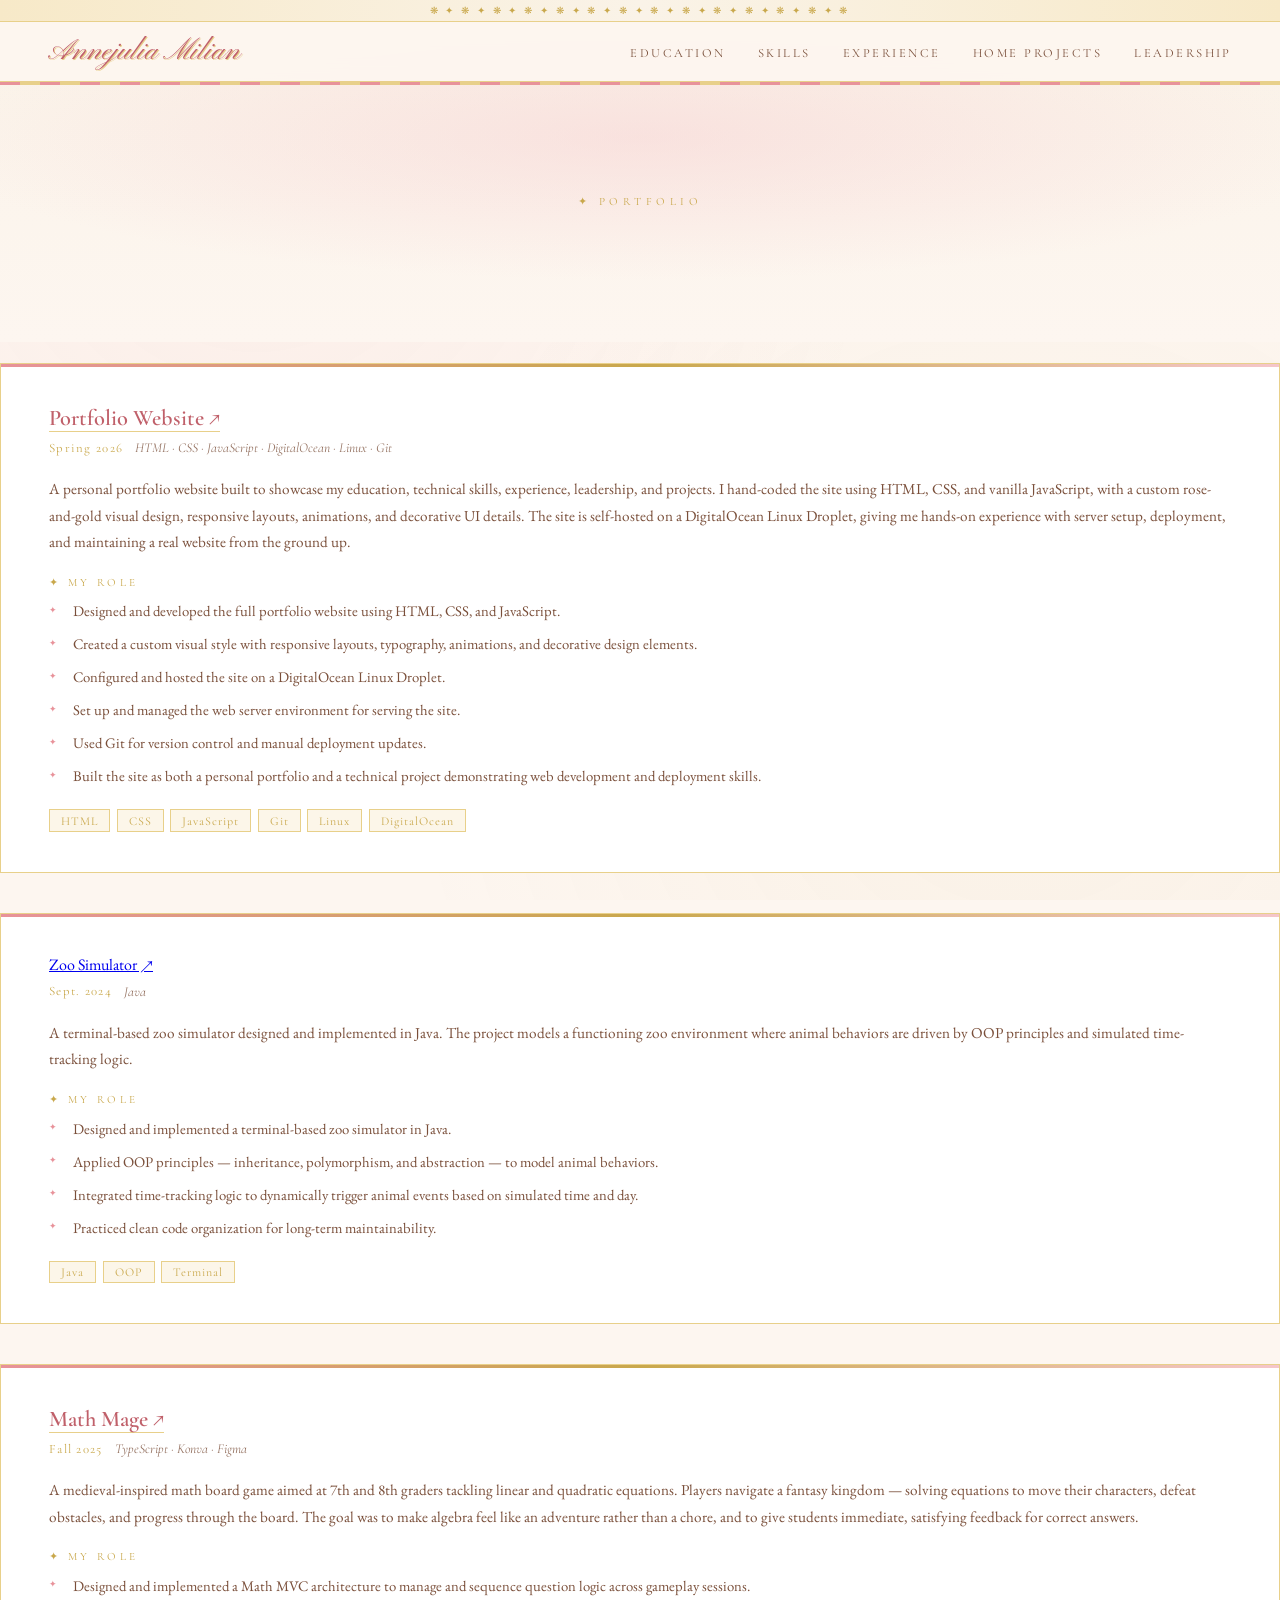
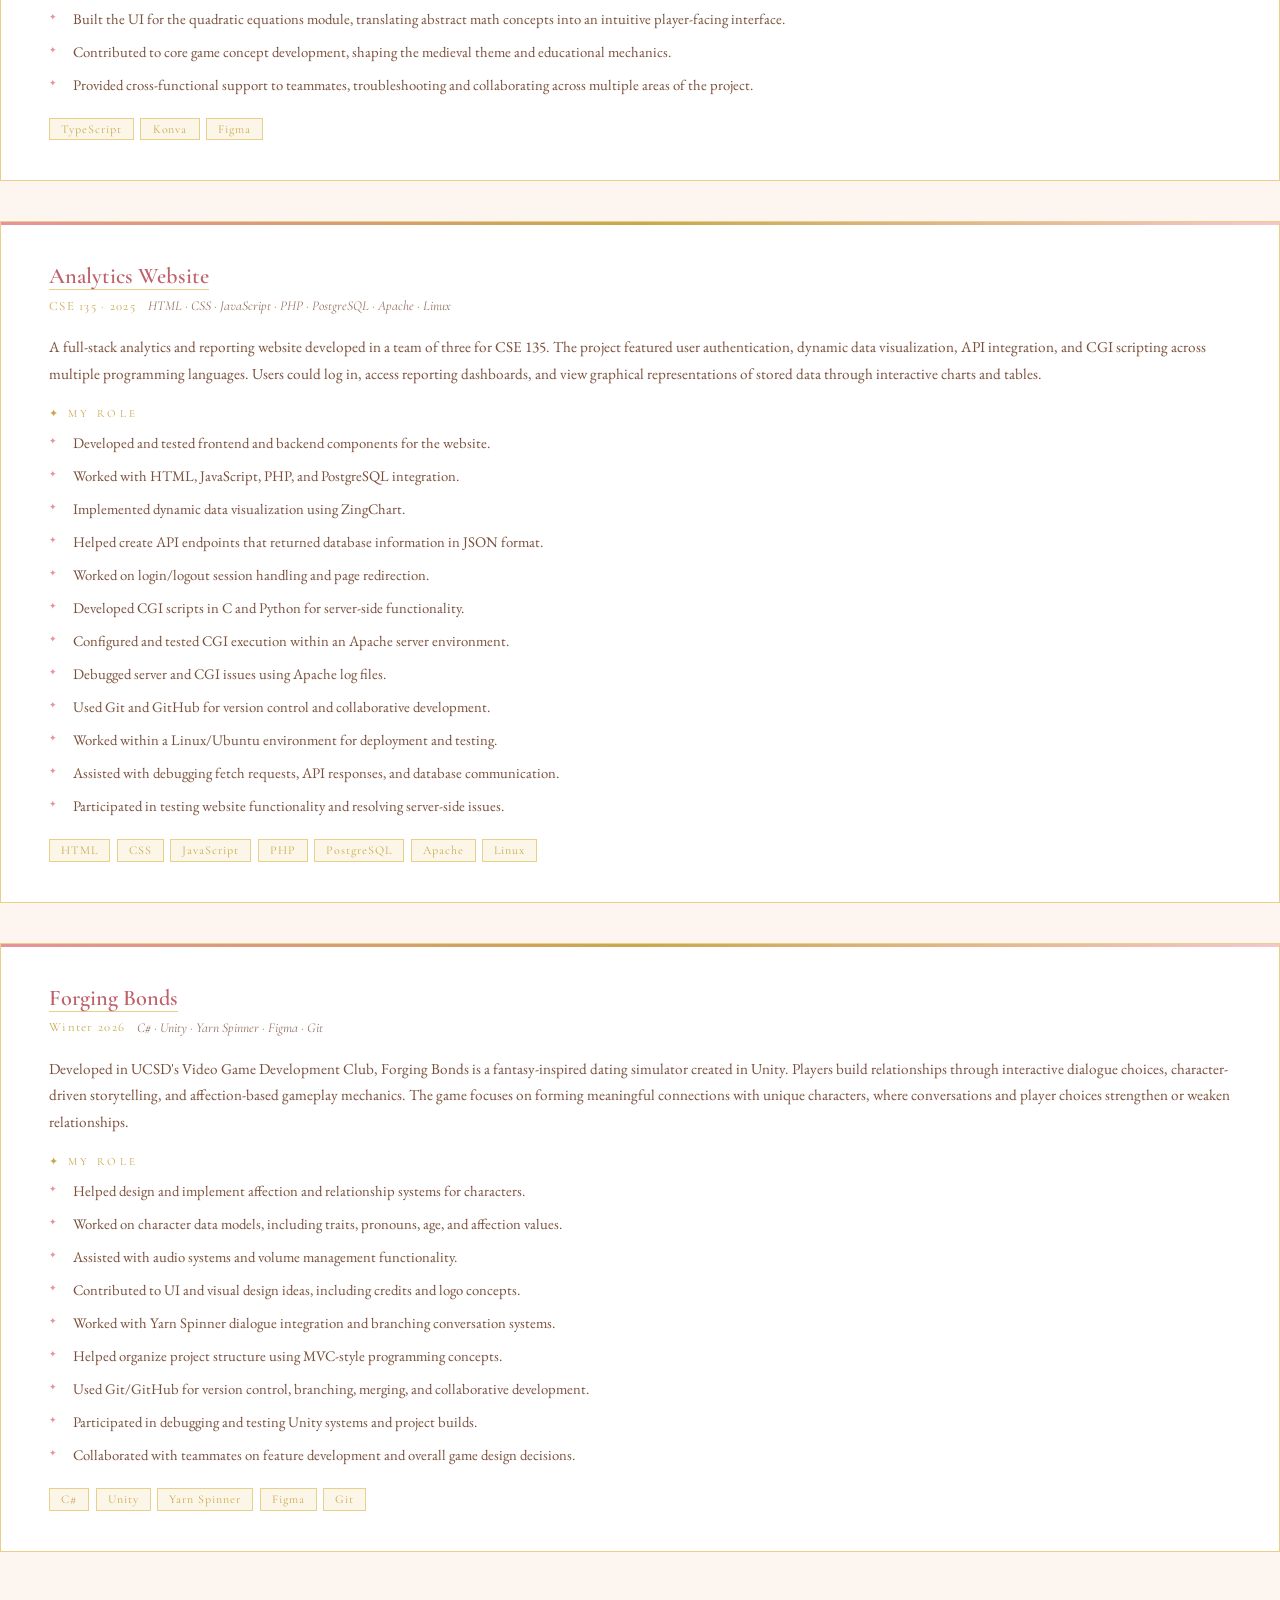
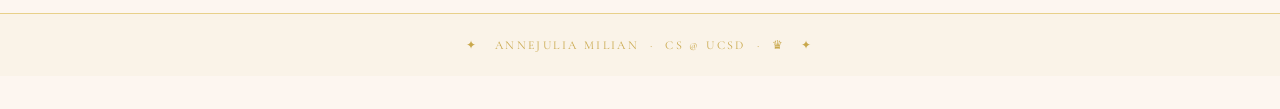
==== commit 855737a3: "added zoo simulator link" ====
--- a/projects.html
+++ b/projects.html
@@ -72,7 +72,7 @@
 
       <article class="proj-entry fade-up" data-tags="Java OOP">
         <header class="proj-entry-header">
-          <h2 class="proj-entry-title">Zoo Simulator</h2>
+          <a href="https://github.com/monbebe0319/ZooSimulator" target="_blank" rel="noopener noreferrer">Zoo Simulator ↗</a>
           <div class="proj-entry-meta">
             <span class="proj-entry-date"><time datetime="2024-09">Sept. 2024</time></span>
             <span class="proj-entry-tech">Java</span>
@@ -256,4 +256,4 @@
     });
   </script>
 </body>
-</html>+</html>
